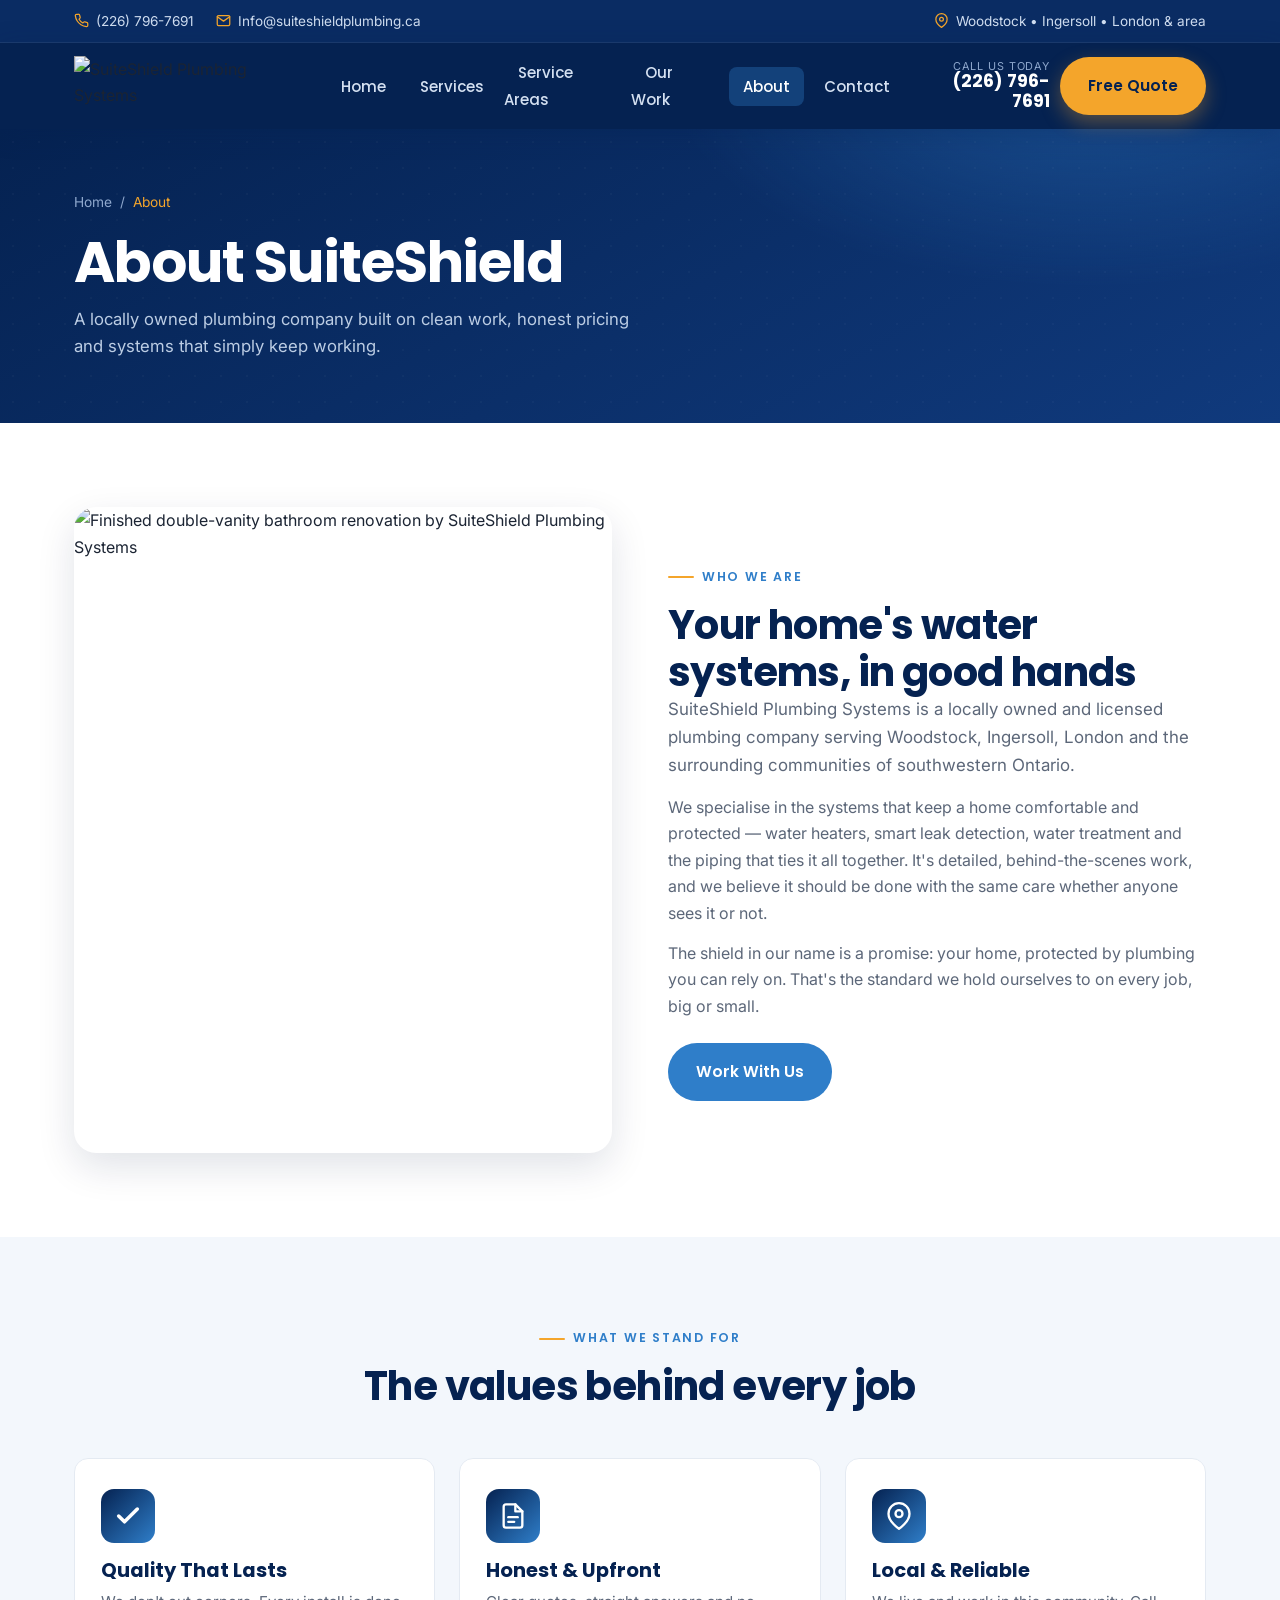
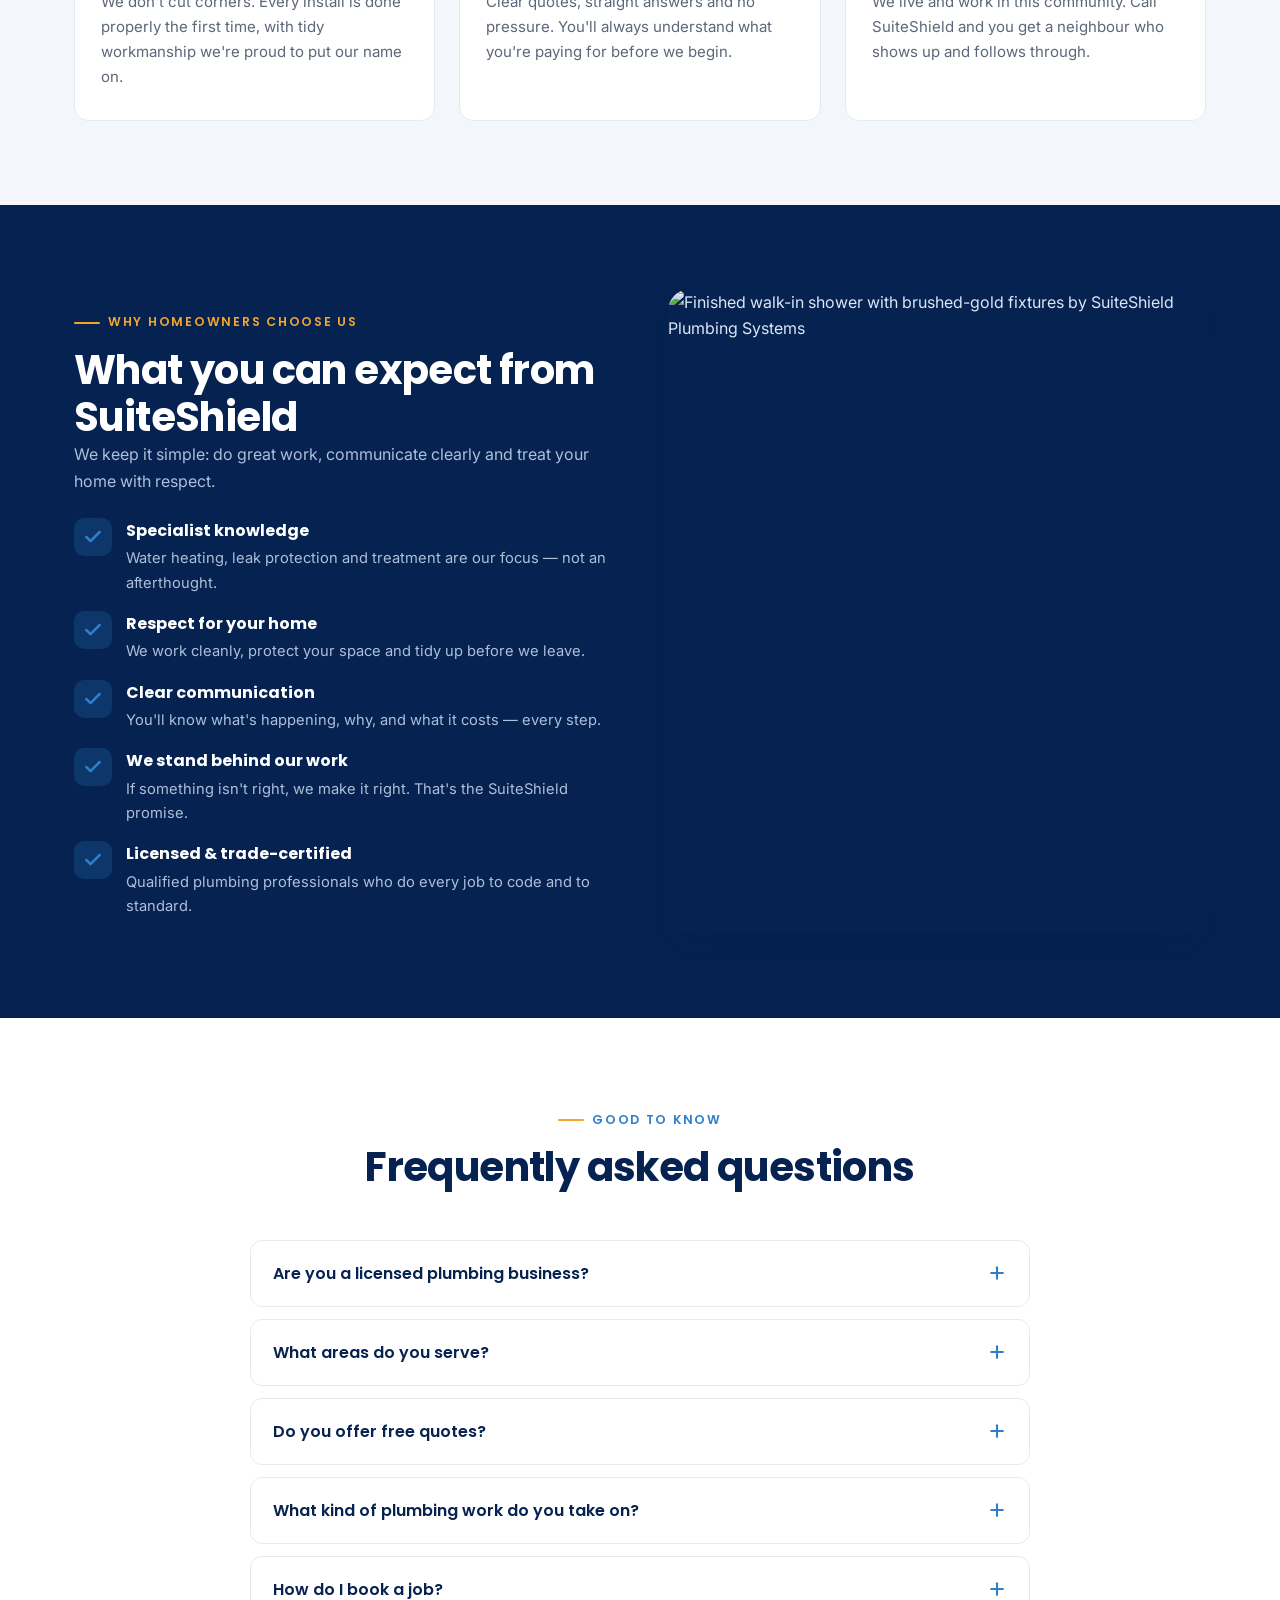
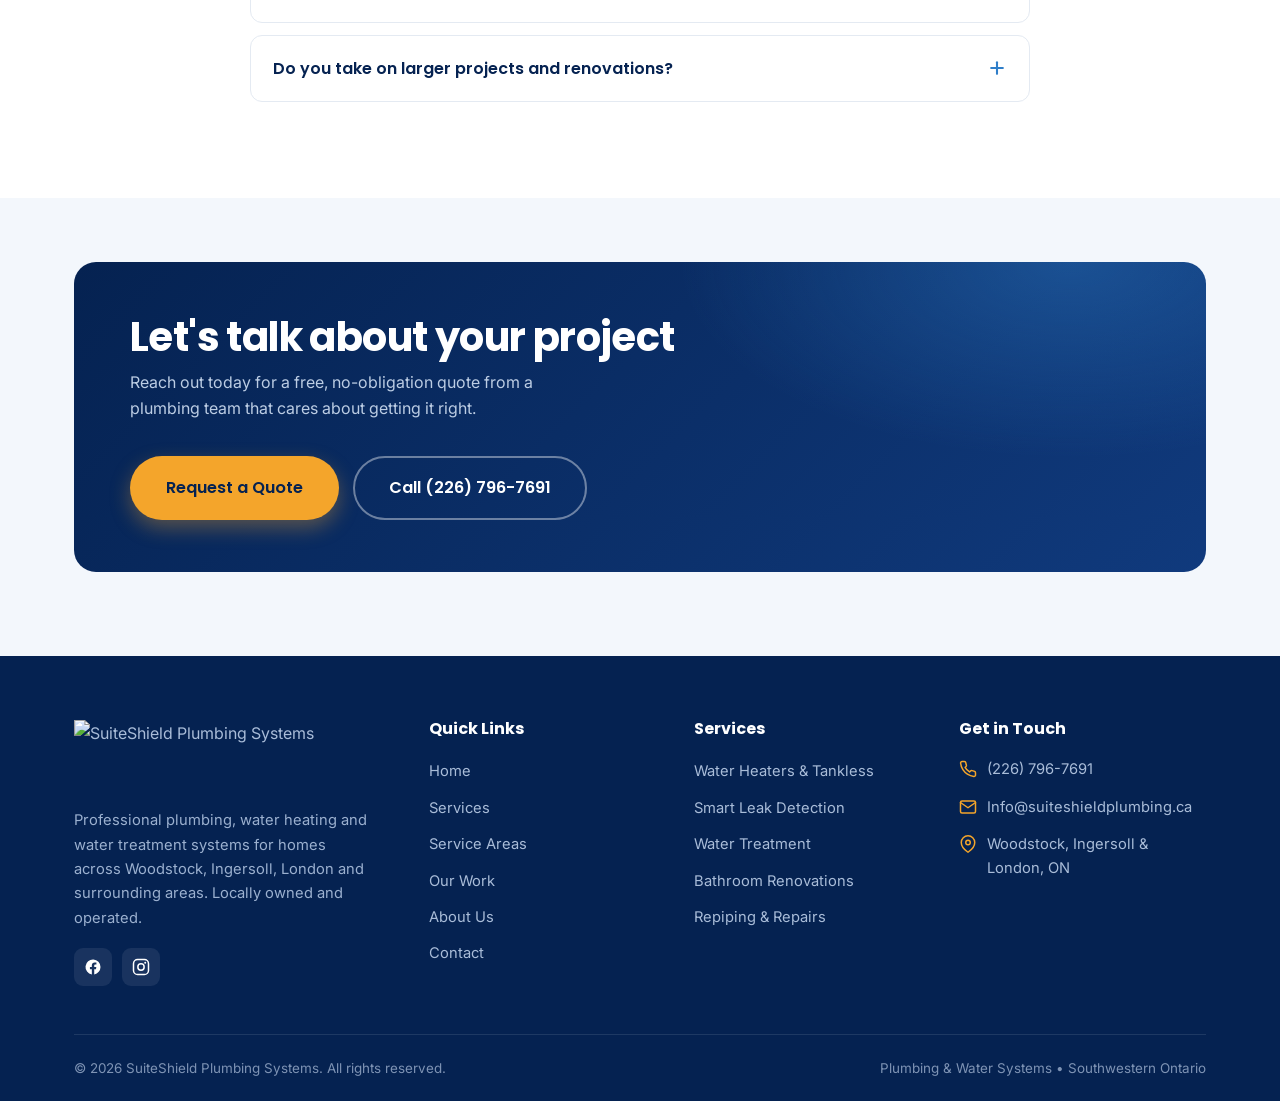
==== about.html @ 9c1da0b3 "Add files via upload" ====
<!DOCTYPE html>
<html lang="en">
<head>
<meta charset="UTF-8">
<meta name="viewport" content="width=device-width, initial-scale=1">
<title>About Us | SuiteShield Plumbing Systems — Woodstock, Ingersoll &amp; London</title>
<meta name="description" content="SuiteShield Plumbing Systems is a locally owned plumbing company serving Woodstock, Ingersoll and London, ON — specialists in water heaters, smart leak detection, water treatment and renovations.">
<link rel="canonical" href="https://suiteshieldplumbing.ca/about.html">
<link rel="icon" type="image/png" href="assets/images/favicon.png">
<link rel="preconnect" href="https://fonts.googleapis.com">
<link rel="preconnect" href="https://fonts.gstatic.com" crossorigin>
<link href="https://fonts.googleapis.com/css2?family=Poppins:wght@500;600;700;800&family=Inter:wght@400;500;600&display=swap" rel="stylesheet">
<link rel="stylesheet" href="styles.css">
<noscript><style>.reveal{opacity:1;transform:none}</style></noscript>
</head>
<body>

<header>
  <div class="topbar">
    <div class="wrap">
      <div class="topbar-group">
        <a href="tel:+12267967691"><svg viewBox="0 0 24 24" fill="none" stroke="currentColor" stroke-width="2" stroke-linecap="round" stroke-linejoin="round"><path d="M22 16.92v3a2 2 0 0 1-2.18 2 19.79 19.79 0 0 1-8.63-3.07 19.5 19.5 0 0 1-6-6 19.79 19.79 0 0 1-3.07-8.67A2 2 0 0 1 4.11 2h3a2 2 0 0 1 2 1.72c.13.96.36 1.9.7 2.81a2 2 0 0 1-.45 2.11L8.09 9.91a16 16 0 0 0 6 6l1.27-1.27a2 2 0 0 1 2.11-.45c.91.34 1.85.57 2.81.7A2 2 0 0 1 22 16.92z"/></svg>(226) 796-7691</a>
        <a href="mailto:Info@suiteshieldplumbing.ca"><svg viewBox="0 0 24 24" fill="none" stroke="currentColor" stroke-width="2" stroke-linecap="round" stroke-linejoin="round"><rect x="2" y="4" width="20" height="16" rx="2"/><path d="m22 6-10 7L2 6"/></svg>Info@suiteshieldplumbing.ca</a>
      </div>
      <div class="topbar-group">
        <a href="service-areas.html"><svg viewBox="0 0 24 24" fill="none" stroke="currentColor" stroke-width="2" stroke-linecap="round" stroke-linejoin="round"><path d="M21 10c0 7-9 13-9 13s-9-6-9-13a9 9 0 0 1 18 0z"/><circle cx="12" cy="10" r="3"/></svg>Woodstock &bull; Ingersoll &bull; London &amp; area</a>
      </div>
    </div>
  </div>
  <div class="site-header">
    <div class="wrap">
      <nav class="nav">
        <a class="brand" href="index.html"><img src="assets/images/logo.png" alt="SuiteShield Plumbing Systems"></a>
        <ul class="nav-links">
          <li><a href="index.html">Home</a></li>
          <li><a href="services.html">Services</a></li>
          <li><a href="service-areas.html">Service Areas</a></li>
          <li><a href="gallery.html">Our Work</a></li>
          <li><a href="about.html" class="active">About</a></li>
          <li><a href="contact.html">Contact</a></li>
        </ul>
        <div class="nav-cta">
          <a class="nav-phone" href="tel:+12267967691"><span>Call us today</span><strong>(226) 796-7691</strong></a>
          <a class="btn btn-primary" href="contact.html">Free Quote</a>
          <button class="burger" aria-label="Open menu"><span></span><span></span><span></span></button>
        </div>
      </nav>
    </div>
  </div>
</header>

<section class="page-hero">
  <div class="wrap">
    <div class="crumb"><a href="index.html">Home</a> &nbsp;/&nbsp; <span>About</span></div>
    <h1>About SuiteShield</h1>
    <p>A locally owned plumbing company built on clean work, honest pricing and systems that simply keep working.</p>
  </div>
</section>

<section class="section">
  <div class="wrap">
    <div class="split">
      <div class="split-media reveal">
        <img src="assets/images/baribeau-bathroom.jpg" alt="Finished double-vanity bathroom renovation by SuiteShield Plumbing Systems">
      </div>
      <div class="reveal">
        <span class="eyebrow">Who We Are</span>
        <h2>Your home's water systems, in good hands</h2>
        <p class="lead">SuiteShield Plumbing Systems is a locally owned and licensed plumbing company serving Woodstock, Ingersoll, London and the surrounding communities of southwestern Ontario.</p>
        <p style="margin-top:14px">We specialise in the systems that keep a home comfortable and protected — water heaters, smart leak detection, water treatment and the piping that ties it all together. It's detailed, behind-the-scenes work, and we believe it should be done with the same care whether anyone sees it or not.</p>
        <p style="margin-top:14px">The shield in our name is a promise: your home, protected by plumbing you can rely on. That's the standard we hold ourselves to on every job, big or small.</p>
        <p style="margin-top:24px"><a class="btn btn-blue" href="contact.html">Work With Us</a></p>
      </div>
    </div>
  </div>
</section>

<section class="section section-soft">
  <div class="wrap">
    <div class="sec-head center reveal">
      <span class="eyebrow">What We Stand For</span>
      <h2>The values behind every job</h2>
    </div>
    <div class="values">
      <div class="value reveal">
        <div class="ic"><svg viewBox="0 0 24 24" fill="none" stroke="currentColor" stroke-width="3" stroke-linecap="round" stroke-linejoin="round"><polyline points="20 6 9 17 4 12"/></svg></div>
        <h3>Quality That Lasts</h3>
        <p>We don't cut corners. Every install is done properly the first time, with tidy workmanship we're proud to put our name on.</p>
      </div>
      <div class="value reveal">
        <div class="ic"><svg viewBox="0 0 24 24" fill="none" stroke="currentColor" stroke-width="2" stroke-linecap="round" stroke-linejoin="round"><path d="M14 2H6a2 2 0 0 0-2 2v16a2 2 0 0 0 2 2h12a2 2 0 0 0 2-2V8z"/><polyline points="14 2 14 8 20 8"/><line x1="8" y1="13" x2="16" y2="13"/><line x1="8" y1="17" x2="13" y2="17"/></svg></div>
        <h3>Honest &amp; Upfront</h3>
        <p>Clear quotes, straight answers and no pressure. You'll always understand what you're paying for before we begin.</p>
      </div>
      <div class="value reveal">
        <div class="ic"><svg viewBox="0 0 24 24" fill="none" stroke="currentColor" stroke-width="2" stroke-linecap="round" stroke-linejoin="round"><path d="M21 10c0 7-9 13-9 13s-9-6-9-13a9 9 0 0 1 18 0z"/><circle cx="12" cy="10" r="3"/></svg></div>
        <h3>Local &amp; Reliable</h3>
        <p>We live and work in this community. Call SuiteShield and you get a neighbour who shows up and follows through.</p>
      </div>
    </div>
  </div>
</section>

<section class="section section-navy">
  <div class="wrap">
    <div class="split">
      <div class="reveal">
        <span class="eyebrow">Why Homeowners Choose Us</span>
        <h2>What you can expect from SuiteShield</h2>
        <p>We keep it simple: do great work, communicate clearly and treat your home with respect.</p>
        <ul class="feat-list">
          <li>
            <div class="ic"><svg viewBox="0 0 24 24" fill="none" stroke="currentColor" stroke-width="3" stroke-linecap="round" stroke-linejoin="round"><polyline points="20 6 9 17 4 12"/></svg></div>
            <div><strong>Specialist knowledge</strong><p>Water heating, leak protection and treatment are our focus — not an afterthought.</p></div>
          </li>
          <li>
            <div class="ic"><svg viewBox="0 0 24 24" fill="none" stroke="currentColor" stroke-width="3" stroke-linecap="round" stroke-linejoin="round"><polyline points="20 6 9 17 4 12"/></svg></div>
            <div><strong>Respect for your home</strong><p>We work cleanly, protect your space and tidy up before we leave.</p></div>
          </li>
          <li>
            <div class="ic"><svg viewBox="0 0 24 24" fill="none" stroke="currentColor" stroke-width="3" stroke-linecap="round" stroke-linejoin="round"><polyline points="20 6 9 17 4 12"/></svg></div>
            <div><strong>Clear communication</strong><p>You'll know what's happening, why, and what it costs — every step.</p></div>
          </li>
          <li>
            <div class="ic"><svg viewBox="0 0 24 24" fill="none" stroke="currentColor" stroke-width="3" stroke-linecap="round" stroke-linejoin="round"><polyline points="20 6 9 17 4 12"/></svg></div>
            <div><strong>We stand behind our work</strong><p>If something isn't right, we make it right. That's the SuiteShield promise.</p></div>
          </li>
          <li>
            <div class="ic"><svg viewBox="0 0 24 24" fill="none" stroke="currentColor" stroke-width="3" stroke-linecap="round" stroke-linejoin="round"><polyline points="20 6 9 17 4 12"/></svg></div>
            <div><strong>Licensed &amp; trade-certified</strong><p>Qualified plumbing professionals who do every job to code and to standard.</p></div>
          </li>
        </ul>
      </div>
      <div class="split-media reveal">
        <img src="assets/images/bathroom-shower.jpg" alt="Finished walk-in shower with brushed-gold fixtures by SuiteShield Plumbing Systems">
      </div>
    </div>
  </div>
</section>

<section class="section">
  <div class="wrap">
    <div class="sec-head center reveal">
      <span class="eyebrow">Good To Know</span>
      <h2>Frequently asked questions</h2>
    </div>
    <div class="faq">
      <div class="faq-item">
        <button class="faq-q">Are you a licensed plumbing business? <svg viewBox="0 0 24 24" fill="none" stroke="currentColor" stroke-width="2.5" stroke-linecap="round" stroke-linejoin="round"><line x1="12" y1="5" x2="12" y2="19"/><line x1="5" y1="12" x2="19" y2="12"/></svg></button>
        <div class="faq-a"><p>Yes. SuiteShield Plumbing Systems is a licensed plumbing business, so your project is handled by qualified, trade-certified professionals who do the work to code.</p></div>
      </div>
      <div class="faq-item">
        <button class="faq-q">What areas do you serve? <svg viewBox="0 0 24 24" fill="none" stroke="currentColor" stroke-width="2.5" stroke-linecap="round" stroke-linejoin="round"><line x1="12" y1="5" x2="12" y2="19"/><line x1="5" y1="12" x2="19" y2="12"/></svg></button>
        <div class="faq-a"><p>We serve Woodstock, Ingersoll, London and many surrounding communities across Oxford County and southwestern Ontario. Not sure if you're in our area? Just give us a call — we'll let you know.</p></div>
      </div>
      <div class="faq-item">
        <button class="faq-q">Do you offer free quotes? <svg viewBox="0 0 24 24" fill="none" stroke="currentColor" stroke-width="2.5" stroke-linecap="round" stroke-linejoin="round"><line x1="12" y1="5" x2="12" y2="19"/><line x1="5" y1="12" x2="19" y2="12"/></svg></button>
        <div class="faq-a"><p>Yes. We provide free, no-obligation quotes so you can make an informed decision with no pressure. Reach out by phone or through our contact form to get started.</p></div>
      </div>
      <div class="faq-item">
        <button class="faq-q">What kind of plumbing work do you take on? <svg viewBox="0 0 24 24" fill="none" stroke="currentColor" stroke-width="2.5" stroke-linecap="round" stroke-linejoin="round"><line x1="12" y1="5" x2="12" y2="19"/><line x1="5" y1="12" x2="19" y2="12"/></svg></button>
        <div class="faq-a"><p>We handle water heater and tankless installs, smart water leak detection, water treatment and filtration, repiping and copper work, bathroom renovations, and general plumbing repairs. If it involves plumbing or water systems, ask us — there's a good chance we can help.</p></div>
      </div>
      <div class="faq-item">
        <button class="faq-q">How do I book a job? <svg viewBox="0 0 24 24" fill="none" stroke="currentColor" stroke-width="2.5" stroke-linecap="round" stroke-linejoin="round"><line x1="12" y1="5" x2="12" y2="19"/><line x1="5" y1="12" x2="19" y2="12"/></svg></button>
        <div class="faq-a"><p>The easiest way is to call or text us at (226) 796-7691, or fill out the form on our contact page with a few details. We'll get back to you to talk through the work and arrange a time.</p></div>
      </div>
      <div class="faq-item">
        <button class="faq-q">Do you take on larger projects and renovations? <svg viewBox="0 0 24 24" fill="none" stroke="currentColor" stroke-width="2.5" stroke-linecap="round" stroke-linejoin="round"><line x1="12" y1="5" x2="12" y2="19"/><line x1="5" y1="12" x2="19" y2="12"/></svg></button>
        <div class="faq-a"><p>Absolutely. From full mechanical room builds to bathroom renovations and whole-home repiping, we're set up for projects of all sizes. Tell us what you have in mind and we'll scope it out with you.</p></div>
      </div>
    </div>
  </div>
</section>

<section class="section section-soft" style="padding-top:0">
  <div class="wrap" style="padding-top:64px">
    <div class="cta-band reveal">
      <div>
        <h2>Let's talk about your project</h2>
        <p>Reach out today for a free, no-obligation quote from a plumbing team that cares about getting it right.</p>
      </div>
      <div class="actions">
        <a class="btn btn-primary btn-lg" href="contact.html">Request a Quote</a>
        <a class="btn btn-ghost btn-lg" href="tel:+12267967691">Call (226) 796-7691</a>
      </div>
    </div>
  </div>
</section>

<footer class="site-footer">
  <div class="wrap">
    <div class="foot-grid">
      <div class="foot-brand">
        <img src="assets/images/logo.png" alt="SuiteShield Plumbing Systems">
        <p>Professional plumbing, water heating and water treatment systems for homes across Woodstock, Ingersoll, London and surrounding areas. Locally owned and operated.</p>
        <div class="foot-social">
          <a href="https://www.facebook.com/suiteshieldplumbing" target="_blank" rel="noopener" aria-label="SuiteShield Plumbing Systems on Facebook"><svg viewBox="0 0 24 24" fill="currentColor"><path d="M22 12a10 10 0 1 0-11.56 9.88v-6.99H7.9V12h2.54V9.8c0-2.5 1.49-3.89 3.78-3.89.76 0 1.56.07 2.31.2v2.46h-1.26c-1.24 0-1.63.77-1.63 1.56V12h2.78l-.44 2.89h-2.34v6.99A10 10 0 0 0 22 12z"/></svg></a>
          <a href="https://www.instagram.com/suiteshieldplumbing" target="_blank" rel="noopener" aria-label="SuiteShield Plumbing Systems on Instagram"><svg viewBox="0 0 24 24" fill="none" stroke="currentColor" stroke-width="2"><rect x="2" y="2" width="20" height="20" rx="5.5"/><circle cx="12" cy="12" r="4.2"/><circle cx="17.6" cy="6.4" r="1.3" fill="currentColor" stroke="none"/></svg></a>
        </div>
      </div>
      <div>
        <h4>Quick Links</h4>
        <ul class="foot-links">
          <li><a href="index.html">Home</a></li>
          <li><a href="services.html">Services</a></li>
          <li><a href="service-areas.html">Service Areas</a></li>
          <li><a href="gallery.html">Our Work</a></li>
          <li><a href="about.html">About Us</a></li>
          <li><a href="contact.html">Contact</a></li>
        </ul>
      </div>
      <div>
        <h4>Services</h4>
        <ul class="foot-links">
          <li><a href="services.html#water-heaters">Water Heaters &amp; Tankless</a></li>
          <li><a href="services.html#leak-detection">Smart Leak Detection</a></li>
          <li><a href="services.html#water-treatment">Water Treatment</a></li>
          <li><a href="services.html#bathroom">Bathroom Renovations</a></li>
          <li><a href="services.html#repiping">Repiping &amp; Repairs</a></li>
        </ul>
      </div>
      <div>
        <h4>Get in Touch</h4>
        <ul class="foot-contact">
          <li><svg viewBox="0 0 24 24" fill="none" stroke="currentColor" stroke-width="2" stroke-linecap="round" stroke-linejoin="round"><path d="M22 16.92v3a2 2 0 0 1-2.18 2 19.79 19.79 0 0 1-8.63-3.07 19.5 19.5 0 0 1-6-6 19.79 19.79 0 0 1-3.07-8.67A2 2 0 0 1 4.11 2h3a2 2 0 0 1 2 1.72c.13.96.36 1.9.7 2.81a2 2 0 0 1-.45 2.11L8.09 9.91a16 16 0 0 0 6 6l1.27-1.27a2 2 0 0 1 2.11-.45c.91.34 1.85.57 2.81.7A2 2 0 0 1 22 16.92z"/></svg><a href="tel:+12267967691">(226) 796-7691</a></li>
          <li><svg viewBox="0 0 24 24" fill="none" stroke="currentColor" stroke-width="2" stroke-linecap="round" stroke-linejoin="round"><rect x="2" y="4" width="20" height="16" rx="2"/><path d="m22 6-10 7L2 6"/></svg><a href="mailto:Info@suiteshieldplumbing.ca">Info@suiteshieldplumbing.ca</a></li>
          <li><svg viewBox="0 0 24 24" fill="none" stroke="currentColor" stroke-width="2" stroke-linecap="round" stroke-linejoin="round"><path d="M21 10c0 7-9 13-9 13s-9-6-9-13a9 9 0 0 1 18 0z"/><circle cx="12" cy="10" r="3"/></svg><span>Woodstock, Ingersoll &amp; London, ON</span></li>
        </ul>
      </div>
    </div>
    <div class="foot-bottom">
      <span>&copy; <span id="year"></span> SuiteShield Plumbing Systems. All rights reserved.</span>
      <span>Plumbing &amp; Water Systems &bull; Southwestern Ontario</span>
    </div>
  </div>
</footer>

<a class="sticky-call" href="tel:+12267967691" aria-label="Call SuiteShield Plumbing Systems at 226-796-7691">
  <span class="pulse"></span>
  <svg viewBox="0 0 24 24" fill="none" stroke="currentColor" stroke-width="2.2" stroke-linecap="round" stroke-linejoin="round"><path d="M22 16.92v3a2 2 0 0 1-2.18 2 19.79 19.79 0 0 1-8.63-3.07 19.5 19.5 0 0 1-6-6 19.79 19.79 0 0 1-3.07-8.67A2 2 0 0 1 4.11 2h3a2 2 0 0 1 2 1.72c.13.96.36 1.9.7 2.81a2 2 0 0 1-.45 2.11L8.09 9.91a16 16 0 0 0 6 6l1.27-1.27a2 2 0 0 1 2.11-.45c.91.34 1.85.57 2.81.7A2 2 0 0 1 22 16.92z"/></svg>
  Call Now
</a>
<script src="script.js"></script>
</body>
</html>
---- styles.css ----
/* ============================================================
   Suite Shield Plumbing Systems — site styles
   Brand: deep navy #052251 + water blue, warm amber CTA
   ============================================================ */

:root{
  --navy:#052251;
  --navy-800:#0a2c63;
  --navy-700:#103a7d;
  --blue:#2f7ec9;
  --blue-dark:#1f6cb4;
  --blue-soft:#e8f1fb;
  --amber:#f4a52b;
  --amber-dark:#e0901a;
  --ink:#1b2433;
  --muted:#5c6779;
  --line:#e4eaf2;
  --bg:#ffffff;
  --bg-soft:#f3f7fc;
  --white:#ffffff;
  --radius:14px;
  --radius-lg:22px;
  --shadow-sm:0 2px 10px rgba(8,28,64,.06);
  --shadow:0 14px 38px rgba(8,28,64,.12);
  --shadow-lg:0 26px 60px rgba(8,28,64,.20);
  --maxw:1180px;
  --font-head:'Poppins',-apple-system,BlinkMacSystemFont,'Segoe UI',sans-serif;
  --font-body:'Inter',-apple-system,BlinkMacSystemFont,'Segoe UI',sans-serif;
}

*{box-sizing:border-box;margin:0;padding:0}
html{scroll-behavior:smooth}
body{
  font-family:var(--font-body);
  color:var(--ink);
  background:var(--bg);
  line-height:1.65;
  -webkit-font-smoothing:antialiased;
  overflow-x:hidden;
}
img{max-width:100%;display:block}
a{color:inherit;text-decoration:none}
ul{list-style:none}

h1,h2,h3,h4{font-family:var(--font-head);font-weight:700;line-height:1.18;color:var(--navy)}
h1{font-size:clamp(2.1rem,4.6vw,3.5rem);letter-spacing:-.02em}
h2{font-size:clamp(1.7rem,3.3vw,2.5rem);letter-spacing:-.015em}
h3{font-size:1.22rem}
p{color:var(--muted)}

.wrap{max-width:var(--maxw);margin:0 auto;padding:0 24px}
.section{padding:84px 0}
.section-soft{background:var(--bg-soft)}
.section-navy{background:var(--navy);color:#dce6f5}
.center{text-align:center}

/* ---------- shared section intro ---------- */
.eyebrow{
  display:inline-flex;align-items:center;gap:8px;
  font-family:var(--font-head);font-weight:600;font-size:.78rem;
  letter-spacing:.14em;text-transform:uppercase;color:var(--blue);
  margin-bottom:14px;
}
.eyebrow::before{content:"";width:26px;height:2px;background:var(--amber);border-radius:2px}
.section-navy .eyebrow{color:var(--amber)}
.lead{font-size:1.06rem;max-width:620px}
.center .lead{margin-left:auto;margin-right:auto}
.section-navy h2{color:#fff}
.section-navy p{color:#aebfd8}

/* ---------- buttons ---------- */
.btn{
  display:inline-flex;align-items:center;justify-content:center;gap:9px;
  font-family:var(--font-head);font-weight:600;font-size:.96rem;
  padding:14px 26px;border-radius:999px;border:2px solid transparent;
  cursor:pointer;transition:transform .15s ease,box-shadow .2s ease,background .2s ease;
  white-space:nowrap;
}
.btn svg{width:18px;height:18px}
.btn-primary{background:var(--amber);color:var(--navy);box-shadow:0 8px 20px rgba(244,165,43,.34)}
.btn-primary:hover{background:var(--amber-dark);transform:translateY(-2px)}
.btn-blue{background:var(--blue);color:#fff}
.btn-blue:hover{background:var(--blue-dark);transform:translateY(-2px)}
.btn-ghost{background:transparent;color:#fff;border-color:rgba(255,255,255,.4)}
.btn-ghost:hover{background:rgba(255,255,255,.12);border-color:#fff}
.btn-outline{background:transparent;color:var(--navy);border-color:var(--line)}
.btn-outline:hover{border-color:var(--blue);color:var(--blue)}
.btn-lg{padding:17px 34px;font-size:1.02rem}

/* ---------- top utility bar ---------- */
.topbar{
  background:var(--navy-800);color:#bcd0ec;font-size:.85rem;
  border-bottom:1px solid rgba(255,255,255,.08);
}
.topbar .wrap{display:flex;justify-content:space-between;align-items:center;
  min-height:42px;gap:18px;flex-wrap:wrap}
.topbar a{display:inline-flex;align-items:center;gap:7px;color:#cfddf0}
.topbar a:hover{color:#fff}
.topbar svg{width:15px;height:15px;color:var(--amber)}
.topbar-group{display:flex;gap:22px;align-items:center;flex-wrap:wrap}

/* ---------- header / nav ---------- */
.site-header{
  background:var(--navy);position:sticky;top:0;z-index:60;
  box-shadow:0 4px 24px rgba(5,34,81,.28);
}
.nav{display:flex;align-items:center;justify-content:space-between;
  min-height:86px;gap:20px}
.brand{display:flex;align-items:center;gap:12px}
.brand img{height:60px;width:auto}
.brand-text{display:flex;flex-direction:column;line-height:1.1}
.brand-text strong{font-family:var(--font-head);color:#fff;font-size:1.06rem;font-weight:700}
.brand-text span{color:#8fa8cd;font-size:.7rem;letter-spacing:.18em;text-transform:uppercase}

.nav-links{display:flex;align-items:center;gap:6px}
.nav-links a{
  font-family:var(--font-head);font-weight:500;font-size:.94rem;color:#d4e0f1;
  padding:9px 14px;border-radius:8px;transition:color .15s,background .15s;
}
.nav-links a:hover{color:#fff;background:rgba(255,255,255,.08)}
.nav-links a.active{color:#fff;background:rgba(47,126,201,.34)}
.nav-cta{display:flex;align-items:center;gap:10px}
.nav-phone{
  display:flex;flex-direction:column;line-height:1.15;text-align:right;
}
.nav-phone span{font-size:.68rem;color:#8fa8cd;letter-spacing:.08em;text-transform:uppercase}
.nav-phone strong{font-family:var(--font-head);color:#fff;font-size:1.08rem}
.nav-phone strong:hover{color:var(--amber)}

.burger{display:none;background:none;border:0;cursor:pointer;padding:8px}
.burger span{display:block;width:26px;height:3px;background:#fff;border-radius:3px;
  margin:5px 0;transition:.25s}
.burger.open span:nth-child(1){transform:translateY(8px) rotate(45deg)}
.burger.open span:nth-child(2){opacity:0}
.burger.open span:nth-child(3){transform:translateY(-8px) rotate(-45deg)}

/* ---------- hero ---------- */
.hero{
  background:
    radial-gradient(900px 460px at 82% -10%,rgba(47,126,201,.42),transparent 60%),
    radial-gradient(700px 500px at 6% 110%,rgba(47,126,201,.22),transparent 60%),
    linear-gradient(160deg,#052251 0%,#0a2c63 60%,#103a7d 100%);
  color:#fff;position:relative;overflow:hidden;
}
.hero::after{
  content:"";position:absolute;inset:0;opacity:.5;pointer-events:none;
  background-image:radial-gradient(rgba(255,255,255,.06) 1px,transparent 1px);
  background-size:26px 26px;
}
.hero .wrap{position:relative;z-index:2;display:grid;
  grid-template-columns:1.08fr .92fr;gap:54px;align-items:center;
  padding-top:74px;padding-bottom:84px}
.hero-badge{
  display:inline-flex;align-items:center;gap:9px;background:rgba(255,255,255,.1);
  border:1px solid rgba(255,255,255,.2);padding:7px 15px;border-radius:999px;
  font-size:.82rem;font-weight:500;color:#dce8f8;margin-bottom:22px;
}
.hero-badge .dot{width:8px;height:8px;border-radius:50%;background:var(--amber);
  box-shadow:0 0 0 4px rgba(244,165,43,.25)}
.hero h1{color:#fff;margin-bottom:18px}
.hero h1 .accent{color:var(--amber)}
.hero-sub{color:#bccde6;font-size:1.12rem;max-width:520px;margin-bottom:30px}
.hero-actions{display:flex;gap:14px;flex-wrap:wrap;margin-bottom:34px}
.hero-trust{display:flex;gap:26px;flex-wrap:wrap}
.hero-trust div{display:flex;align-items:center;gap:9px;font-size:.9rem;color:#cdd9ec}
.hero-trust svg{width:20px;height:20px;color:var(--amber);flex-shrink:0}

.hero-media{position:relative}
.hero-media .photo{
  border-radius:var(--radius-lg);overflow:hidden;box-shadow:var(--shadow-lg);
  border:6px solid rgba(255,255,255,.1);aspect-ratio:4/5;
}
.hero-media .photo img{width:100%;height:100%;object-fit:cover}
.hero-float{
  position:absolute;background:#fff;border-radius:16px;padding:16px 20px;
  box-shadow:var(--shadow);display:flex;align-items:center;gap:13px;
}
.hero-float.one{left:-28px;bottom:48px}
.hero-float.two{right:-22px;top:40px;padding:13px 18px}
.hero-float .ic{
  width:44px;height:44px;border-radius:11px;background:var(--blue-soft);
  display:grid;place-items:center;flex-shrink:0;
}
.hero-float .ic svg{width:23px;height:23px;color:var(--blue)}
.hero-float strong{display:block;font-family:var(--font-head);color:var(--navy);font-size:1rem}
.hero-float small{color:var(--muted);font-size:.8rem}

/* ---------- trust strip ---------- */
.trust-strip{background:#fff;border-bottom:1px solid var(--line)}
.trust-strip .wrap{display:grid;grid-template-columns:repeat(4,1fr);gap:8px;
  padding-top:30px;padding-bottom:30px}
.trust-item{display:flex;align-items:center;gap:13px;padding:6px 14px}
.trust-item .ic{width:46px;height:46px;border-radius:12px;background:var(--blue-soft);
  display:grid;place-items:center;flex-shrink:0}
.trust-item .ic svg{width:24px;height:24px;color:var(--blue)}
.trust-item strong{display:block;font-family:var(--font-head);color:var(--navy);
  font-size:.98rem;line-height:1.25}
.trust-item small{color:var(--muted);font-size:.82rem}

/* ---------- services grid ---------- */
.sec-head{margin-bottom:48px}
.sec-head.center{max-width:660px;margin-left:auto;margin-right:auto}
.cards{display:grid;grid-template-columns:repeat(3,1fr);gap:24px}
.card{
  background:#fff;border:1px solid var(--line);border-radius:var(--radius);
  padding:32px 28px;transition:transform .2s ease,box-shadow .2s ease,border-color .2s;
  position:relative;overflow:hidden;
}
.card::before{
  content:"";position:absolute;left:0;top:0;height:4px;width:0;
  background:var(--amber);transition:width .25s ease;
}
.card:hover{transform:translateY(-6px);box-shadow:var(--shadow);border-color:transparent}
.card:hover::before{width:100%}
.card .ic{
  width:58px;height:58px;border-radius:14px;
  background:linear-gradient(135deg,var(--navy),var(--blue));
  display:grid;place-items:center;margin-bottom:20px;
}
.card .ic svg{width:30px;height:30px;color:#fff}
.card h3{margin-bottom:9px}
.card p{font-size:.95rem;margin-bottom:14px}
.card .more{
  font-family:var(--font-head);font-weight:600;font-size:.88rem;color:var(--blue);
  display:inline-flex;align-items:center;gap:6px;
}
.card .more svg{width:15px;height:15px;transition:transform .2s}
.card:hover .more svg{transform:translateX(4px)}

/* ---------- split feature ---------- */
.split{display:grid;grid-template-columns:1fr 1fr;gap:56px;align-items:center}
.split-media{position:relative}
.split-media img{border-radius:var(--radius-lg);box-shadow:var(--shadow);
  width:100%;aspect-ratio:5/6;object-fit:cover}
.split-media.two-up{display:grid;grid-template-columns:1fr 1fr;gap:16px}
.split-media.two-up img{aspect-ratio:3/4}
.split-media.two-up img:last-child{margin-top:38px}
.feat-list{margin-top:24px;display:grid;gap:16px}
.feat-list li{display:flex;gap:14px;align-items:flex-start}
.feat-list .ic{width:38px;height:38px;border-radius:10px;background:var(--blue-soft);
  display:grid;place-items:center;flex-shrink:0}
.feat-list .ic svg{width:20px;height:20px;color:var(--blue)}
.feat-list strong{font-family:var(--font-head);color:var(--navy);display:block;font-size:1rem}
.feat-list p{font-size:.92rem;margin-top:2px}
.section-navy .feat-list .ic{background:rgba(47,126,201,.22)}
.section-navy .feat-list strong{color:#fff}
.section-navy .feat-list p{color:#aebfd8}

/* ---------- stats ---------- */
.stats{display:grid;grid-template-columns:repeat(4,1fr);gap:24px;margin-top:8px}
.stat{text-align:center;padding:26px 14px;background:rgba(255,255,255,.05);
  border:1px solid rgba(255,255,255,.1);border-radius:var(--radius)}
.stat .num{font-family:var(--font-head);font-weight:800;font-size:2.3rem;color:var(--amber);
  line-height:1}
.stat .lbl{color:#bccde4;font-size:.9rem;margin-top:8px}

/* ---------- process ---------- */
.steps{display:grid;grid-template-columns:repeat(4,1fr);gap:24px;counter-reset:step}
.step{position:relative;padding:30px 24px;background:#fff;border:1px solid var(--line);
  border-radius:var(--radius)}
.step .n{
  width:46px;height:46px;border-radius:50%;background:var(--navy);color:#fff;
  font-family:var(--font-head);font-weight:700;display:grid;place-items:center;
  font-size:1.15rem;margin-bottom:16px;
}
.step h3{font-size:1.08rem;margin-bottom:7px}
.step p{font-size:.92rem}

/* ---------- gallery ---------- */
.gal-grid{display:grid;grid-template-columns:repeat(4,1fr);gap:18px}
.gal-item{
  border-radius:var(--radius);overflow:hidden;position:relative;cursor:pointer;
  aspect-ratio:3/4;box-shadow:var(--shadow-sm);background:var(--navy);
}
.gal-item img{width:100%;height:100%;object-fit:cover;transition:transform .4s ease}
.gal-item:hover img{transform:scale(1.07)}
.gal-item .cap{
  position:absolute;left:0;right:0;bottom:0;padding:34px 16px 14px;
  background:linear-gradient(transparent,rgba(5,34,81,.86));
  color:#fff;font-family:var(--font-head);font-weight:600;font-size:.92rem;
  opacity:0;transform:translateY(8px);transition:.25s;
}
.gal-item:hover .cap{opacity:1;transform:translateY(0)}
.gal-masonry{columns:3;column-gap:18px}
.gal-masonry .gal-item{aspect-ratio:auto;margin-bottom:18px;break-inside:avoid}
.gal-masonry .gal-item img{height:auto}
.gal-masonry .gal-item .cap{opacity:1;transform:none}

/* ---------- service areas ---------- */
.area-grid{display:grid;grid-template-columns:repeat(auto-fit,minmax(250px,1fr));gap:24px}
.area-card{
  background:#fff;border:1px solid var(--line);border-radius:var(--radius);
  padding:30px 28px;transition:transform .2s,box-shadow .2s;
  display:block;color:inherit;text-decoration:none;
}
.area-card:hover{transform:translateY(-5px);box-shadow:var(--shadow)}
.area-card:hover h3{color:var(--blue)}
.area-card .more{
  display:inline-flex;align-items:center;gap:6px;
  margin-top:16px;font-family:var(--font-head);font-weight:600;
  color:var(--blue);font-size:.92rem;
}
.area-card .more::after{content:"→";transition:transform .15s}
.area-card:hover .more::after{transform:translateX(3px)}
.area-card .pin{
  width:52px;height:52px;border-radius:13px;background:var(--blue-soft);
  display:grid;place-items:center;margin-bottom:16px;
}
.area-card .pin svg{width:27px;height:27px;color:var(--blue)}
.area-card h3{margin-bottom:8px}
.area-card p{font-size:.93rem}
.area-tags{display:flex;flex-wrap:wrap;gap:8px;margin-top:16px}
.area-tags span{background:var(--bg-soft);border:1px solid var(--line);
  color:var(--muted);font-size:.8rem;padding:5px 12px;border-radius:999px}

/* ---------- CTA band ---------- */
.cta-band{
  background:
    radial-gradient(600px 300px at 88% 0%,rgba(47,126,201,.4),transparent 65%),
    linear-gradient(135deg,var(--navy),var(--navy-700));
  color:#fff;border-radius:var(--radius-lg);padding:52px 56px;
  display:flex;align-items:center;justify-content:space-between;gap:34px;
  flex-wrap:wrap;position:relative;overflow:hidden;
}
.cta-band h2{color:#fff;margin-bottom:8px}
.cta-band p{color:#bccde4;max-width:440px}
.cta-band .actions{display:flex;gap:14px;flex-wrap:wrap}

/* ---------- testimonials / reviews ---------- */
.review-card{
  background:#fff;border:1px solid var(--line);border-radius:var(--radius);
  padding:30px 28px;
}
.stars{display:flex;gap:3px;margin-bottom:14px}
.stars svg{width:19px;height:19px;color:var(--amber)}
.review-card p{color:var(--ink);font-size:.97rem;font-style:italic}
.review-card .who{margin-top:16px;display:flex;align-items:center;gap:12px}
.review-card .av{width:44px;height:44px;border-radius:50%;background:var(--navy);
  color:#fff;font-family:var(--font-head);font-weight:700;display:grid;place-items:center}
.review-card .who strong{font-family:var(--font-head);color:var(--navy);display:block;
  font-size:.95rem}
.review-card .who small{color:var(--muted);font-size:.83rem}

/* ---------- forms ---------- */
.form-wrap{display:grid;grid-template-columns:1fr 1fr;gap:48px;align-items:start}
.form-card{
  background:#fff;border:1px solid var(--line);border-radius:var(--radius-lg);
  padding:36px;box-shadow:var(--shadow);
}
.form-row{display:grid;grid-template-columns:1fr 1fr;gap:16px}
.field{margin-bottom:16px}
.field label{display:block;font-family:var(--font-head);font-weight:500;
  font-size:.86rem;color:var(--navy);margin-bottom:6px}
.field input,.field select,.field textarea{
  width:100%;font-family:var(--font-body);font-size:.95rem;color:var(--ink);
  padding:12px 14px;border:1.5px solid var(--line);border-radius:10px;
  background:#fbfcfe;transition:border-color .15s,box-shadow .15s;
}
.field input:focus,.field select:focus,.field textarea:focus{
  outline:0;border-color:var(--blue);box-shadow:0 0 0 3px rgba(47,126,201,.14);
  background:#fff;
}
.field textarea{resize:vertical;min-height:118px}
.form-note{font-size:.82rem;color:var(--muted);margin-top:6px}
.form-ok{
  display:none;background:#e7f6ec;border:1px solid #bce4c8;color:#1f7a3d;
  padding:14px 16px;border-radius:10px;font-size:.92rem;margin-bottom:18px;
}
.form-ok.show{display:block}
.form-err{
  display:none;background:#fdecea;border:1px solid #f5c2bd;color:#a4322a;
  padding:14px 16px;border-radius:10px;font-size:.92rem;margin-bottom:18px;
}
.form-err.show{display:block}
.contact-aside .ci{
  display:flex;gap:16px;align-items:flex-start;padding:20px 0;
  border-bottom:1px solid var(--line);
}
.contact-aside .ci:last-child{border-bottom:0}
.contact-aside .ic{width:48px;height:48px;border-radius:12px;background:var(--blue-soft);
  display:grid;place-items:center;flex-shrink:0}
.contact-aside .ic svg{width:24px;height:24px;color:var(--blue)}
.contact-aside .ci strong{font-family:var(--font-head);color:var(--navy);display:block}
.contact-aside .ci a,.contact-aside .ci span{color:var(--muted);font-size:.95rem}
.contact-aside .ci a:hover{color:var(--blue)}

/* ---------- page hero (inner pages) ---------- */
.page-hero{
  background:
    radial-gradient(700px 360px at 85% -20%,rgba(47,126,201,.4),transparent 60%),
    linear-gradient(150deg,var(--navy),var(--navy-700));
  color:#fff;padding:62px 0;position:relative;overflow:hidden;
}
.page-hero::after{
  content:"";position:absolute;inset:0;opacity:.45;
  background-image:radial-gradient(rgba(255,255,255,.06) 1px,transparent 1px);
  background-size:26px 26px;
}
.page-hero .wrap{position:relative;z-index:2}
.page-hero h1{color:#fff;margin-bottom:10px}
.page-hero p{color:#bccde4;max-width:580px;font-size:1.05rem}
.crumb{font-size:.86rem;color:#8fa8cd;margin-bottom:16px}
.crumb a:hover{color:#fff}
.crumb span{color:var(--amber)}

/* ---------- service detail blocks ---------- */
.svc-block{display:grid;grid-template-columns:1fr 1fr;gap:48px;align-items:center;
  padding:46px 0;border-bottom:1px solid var(--line)}
.svc-block:last-child{border-bottom:0}
.svc-block.flip .svc-text{order:2}
.svc-block img{border-radius:var(--radius-lg);box-shadow:var(--shadow);
  width:100%;aspect-ratio:4/5;object-fit:cover;object-position:center}
.svc-text .tag{display:inline-block;background:var(--blue-soft);color:var(--blue-dark);
  font-family:var(--font-head);font-weight:600;font-size:.78rem;padding:5px 13px;
  border-radius:999px;margin-bottom:14px}
.svc-text h2{font-size:1.7rem;margin-bottom:12px}
.svc-text ul{margin-top:16px;display:grid;gap:9px}
.svc-text ul li{display:flex;gap:10px;align-items:flex-start;font-size:.95rem;color:var(--ink)}
.svc-text ul svg{width:19px;height:19px;color:var(--blue);flex-shrink:0;margin-top:3px}

/* ---------- about values ---------- */
.values{display:grid;grid-template-columns:repeat(3,1fr);gap:24px}
.value{padding:30px 26px;background:#fff;border:1px solid var(--line);
  border-radius:var(--radius)}
.value .ic{width:54px;height:54px;border-radius:13px;
  background:linear-gradient(135deg,var(--navy),var(--blue));
  display:grid;place-items:center;margin-bottom:16px}
.value .ic svg{width:28px;height:28px;color:#fff}
.value h3{margin-bottom:8px}
.value p{font-size:.94rem}

/* ---------- faq ---------- */
.faq{max-width:780px;margin:0 auto}
.faq-item{background:#fff;border:1px solid var(--line);border-radius:12px;
  margin-bottom:12px;overflow:hidden}
.faq-q{
  width:100%;text-align:left;background:none;border:0;cursor:pointer;
  padding:20px 22px;font-family:var(--font-head);font-weight:600;font-size:1rem;
  color:var(--navy);display:flex;justify-content:space-between;align-items:center;gap:16px;
}
.faq-q svg{width:20px;height:20px;color:var(--blue);transition:transform .2s;flex-shrink:0}
.faq-item.open .faq-q svg{transform:rotate(45deg)}
.faq-a{max-height:0;overflow:hidden;transition:max-height .28s ease}
.faq-a p{padding:0 22px 20px;font-size:.95rem}

/* ---------- footer ---------- */
.site-footer{background:var(--navy);color:#a9bcd8;padding-top:64px}
.foot-grid{display:grid;grid-template-columns:1.4fr 1fr 1fr 1.1fr;gap:40px;
  padding-bottom:48px;border-bottom:1px solid rgba(255,255,255,.1)}
.foot-brand img{height:72px;margin-bottom:16px}
.foot-brand p{color:#9bb0cf;font-size:.92rem;max-width:300px}
.foot-social{display:flex;gap:10px;margin-top:18px}
.foot-social a{width:38px;height:38px;border-radius:9px;background:rgba(255,255,255,.08);
  display:grid;place-items:center;transition:background .15s}
.foot-social a:hover{background:var(--blue)}
.foot-social svg{width:18px;height:18px;color:#fff}
.site-footer h4{color:#fff;font-size:1rem;margin-bottom:18px}
.foot-links li{margin-bottom:10px}
.foot-links a{color:#a9bcd8;font-size:.92rem}
.foot-links a:hover{color:#fff}
.foot-contact li{display:flex;gap:10px;margin-bottom:13px;font-size:.92rem}
.foot-contact svg{width:18px;height:18px;color:var(--amber);flex-shrink:0;margin-top:3px}
.foot-contact a:hover{color:#fff}
.foot-bottom{display:flex;justify-content:space-between;gap:16px;flex-wrap:wrap;
  padding:22px 0;font-size:.84rem;color:#7e93b4}
.foot-bottom a:hover{color:#fff}

/* ---------- lightbox ---------- */
.lightbox{
  position:fixed;inset:0;background:rgba(5,18,40,.92);z-index:200;
  display:none;align-items:center;justify-content:center;padding:30px;
}
.lightbox.show{display:flex}
.lightbox img{max-width:90vw;max-height:88vh;border-radius:10px;
  box-shadow:0 30px 80px rgba(0,0,0,.6)}
.lightbox .lb-close{
  position:absolute;top:22px;right:26px;width:46px;height:46px;border-radius:50%;
  background:rgba(255,255,255,.14);border:0;color:#fff;font-size:1.5rem;cursor:pointer;
}
.lightbox .lb-close:hover{background:rgba(255,255,255,.26)}

/* ---------- reveal animation (JS-independent: content can never stay hidden) ---------- */
.reveal{animation:reveal-in .7s ease both}
.reveal.in{opacity:1;transform:none}
@keyframes reveal-in{from{opacity:0;transform:translateY(22px)}to{opacity:1;transform:none}}
@media (prefers-reduced-motion:reduce){.reveal{animation:none}}

/* ---------- responsive ---------- */
@media(max-width:980px){
  .hero .wrap{grid-template-columns:1fr;gap:46px}
  .hero-media{max-width:420px;margin:0 auto}
  .split,.form-wrap,.svc-block,.svc-block.flip .svc-text{grid-template-columns:1fr}
  .svc-block.flip .svc-text{order:0}
  .cards,.values,.area-grid,.steps{grid-template-columns:repeat(2,1fr)}
  .stats{grid-template-columns:repeat(2,1fr)}
  .gal-grid{grid-template-columns:repeat(3,1fr)}
  .gal-masonry{columns:2}
  .foot-grid{grid-template-columns:1fr 1fr}
  .section{padding:64px 0}
}
@media(max-width:760px){
  .burger{display:block}
  .nav-links{
    position:absolute;top:100%;left:0;right:0;background:var(--navy-800);
    flex-direction:column;align-items:stretch;gap:0;padding:10px 16px 18px;
    box-shadow:0 20px 40px rgba(5,34,81,.4);
    display:none;
  }
  .nav-links.open{display:flex}
  .nav-links a{padding:13px 12px;border-radius:8px}
  .nav-phone{display:none}
  .topbar .wrap{justify-content:center}
  .topbar-group:last-child{display:none}
  .trust-strip .wrap{grid-template-columns:1fr 1fr;gap:18px}
  .cta-band{padding:38px 28px;text-align:center;justify-content:center}
  .cta-band .actions{justify-content:center}
  .form-row{grid-template-columns:1fr}
  .gal-grid{grid-template-columns:1fr 1fr}
  .gal-masonry{columns:1}
}
@media(max-width:480px){
  .cards,.values,.area-grid,.steps,.stats{grid-template-columns:1fr}
  .hero-float.one{left:-6px}
  .hero-float.two{right:-6px}
  .section{padding:54px 0}
  .form-card{padding:24px}
}

/* ---------- sticky mobile Call Now button ---------- */
.sticky-call{
  display:none;
  position:fixed;
  right:16px;
  bottom:calc(16px + env(safe-area-inset-bottom,0px));
  z-index:50;
  background:linear-gradient(135deg,#f4a52b 0%,#e08e10 100%);
  color:#1a1a1a;
  font-family:var(--font-head);
  font-weight:700;
  font-size:.98rem;
  text-decoration:none;
  padding:14px 20px 14px 18px;
  border-radius:999px;
  box-shadow:0 10px 24px rgba(5,34,81,.32),0 2px 6px rgba(0,0,0,.15);
  align-items:center;
  gap:10px;
  transition:transform .15s ease,box-shadow .15s ease;
}
.sticky-call:hover,.sticky-call:focus{
  transform:translateY(-2px);
  box-shadow:0 14px 28px rgba(5,34,81,.4),0 2px 8px rgba(0,0,0,.18);
}
.sticky-call svg{width:22px;height:22px;flex-shrink:0}
.sticky-call .pulse{
  position:absolute;inset:0;border-radius:999px;
  box-shadow:0 0 0 0 rgba(244,165,43,.55);
  animation:scPulse 2.2s ease-out infinite;pointer-events:none;
}
@keyframes scPulse{
  0%{box-shadow:0 0 0 0 rgba(244,165,43,.55)}
  70%{box-shadow:0 0 0 16px rgba(244,165,43,0)}
  100%{box-shadow:0 0 0 0 rgba(244,165,43,0)}
}
@media(max-width:76
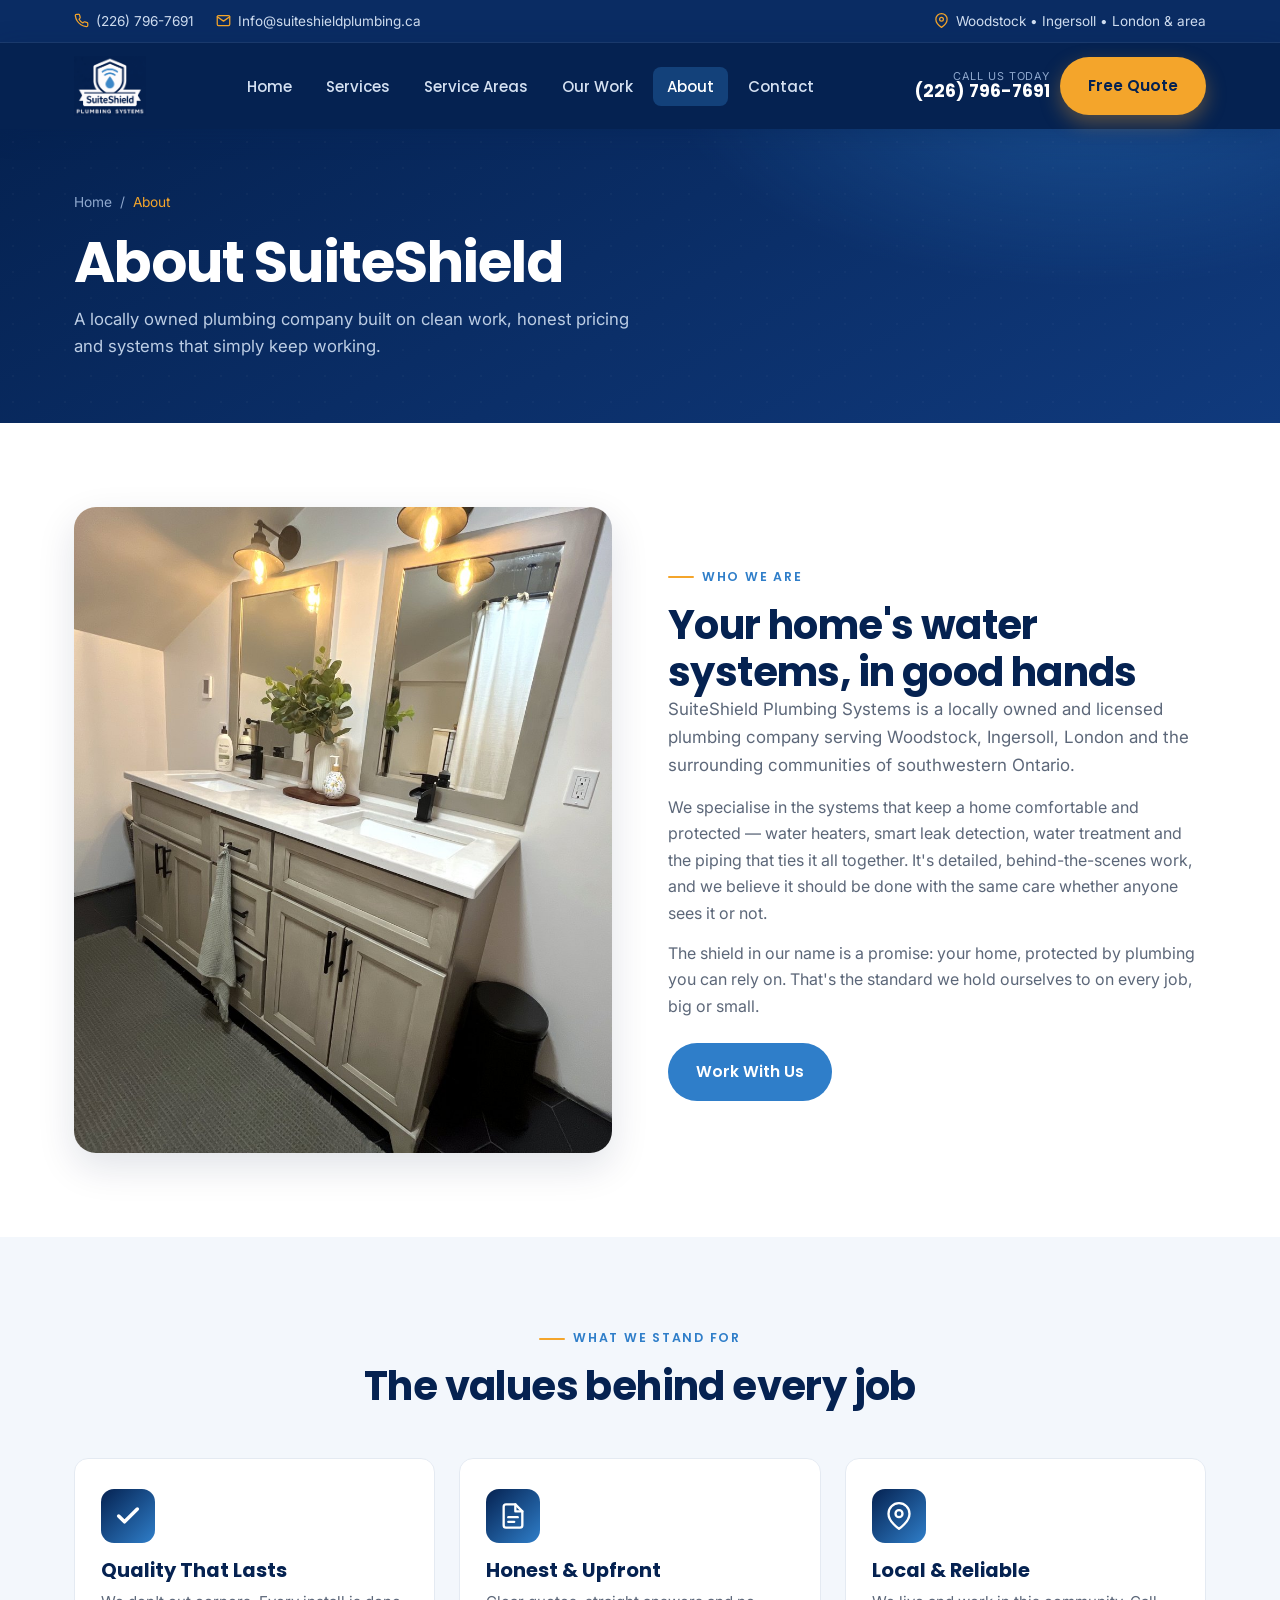
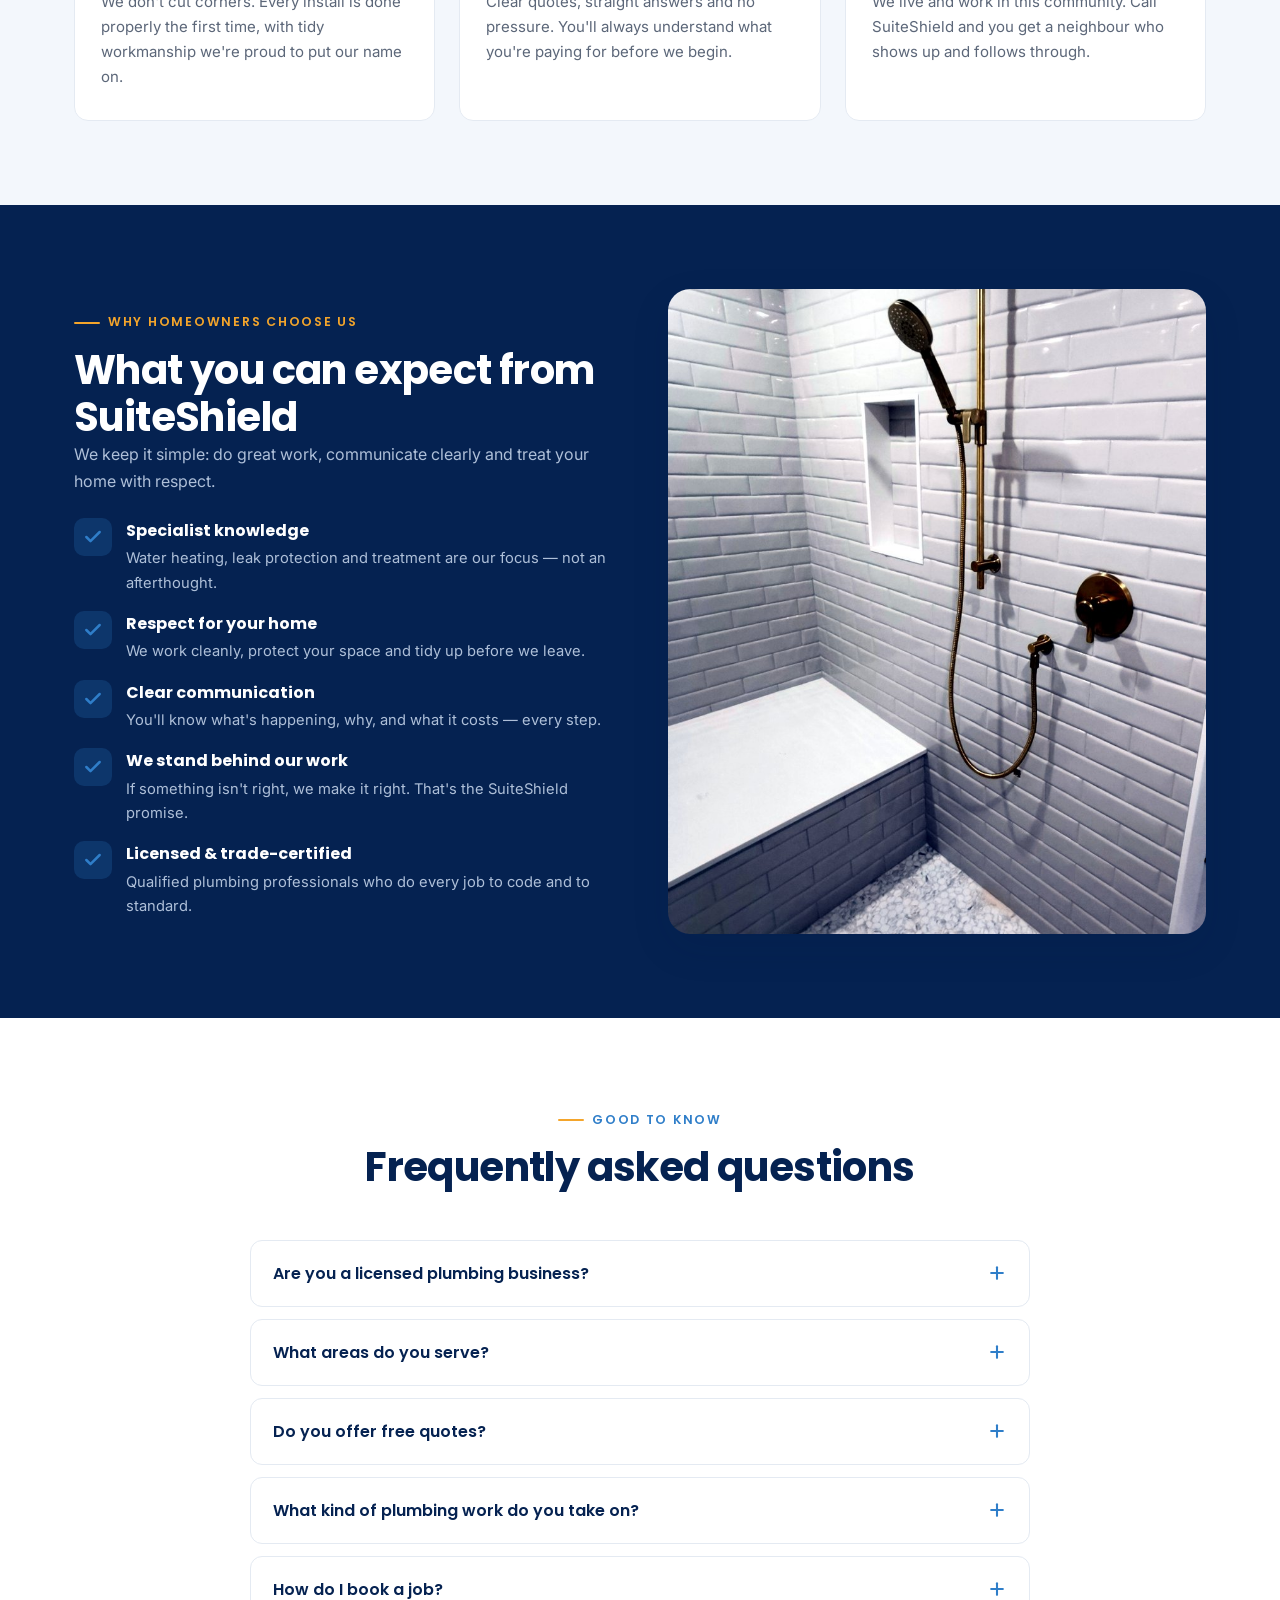
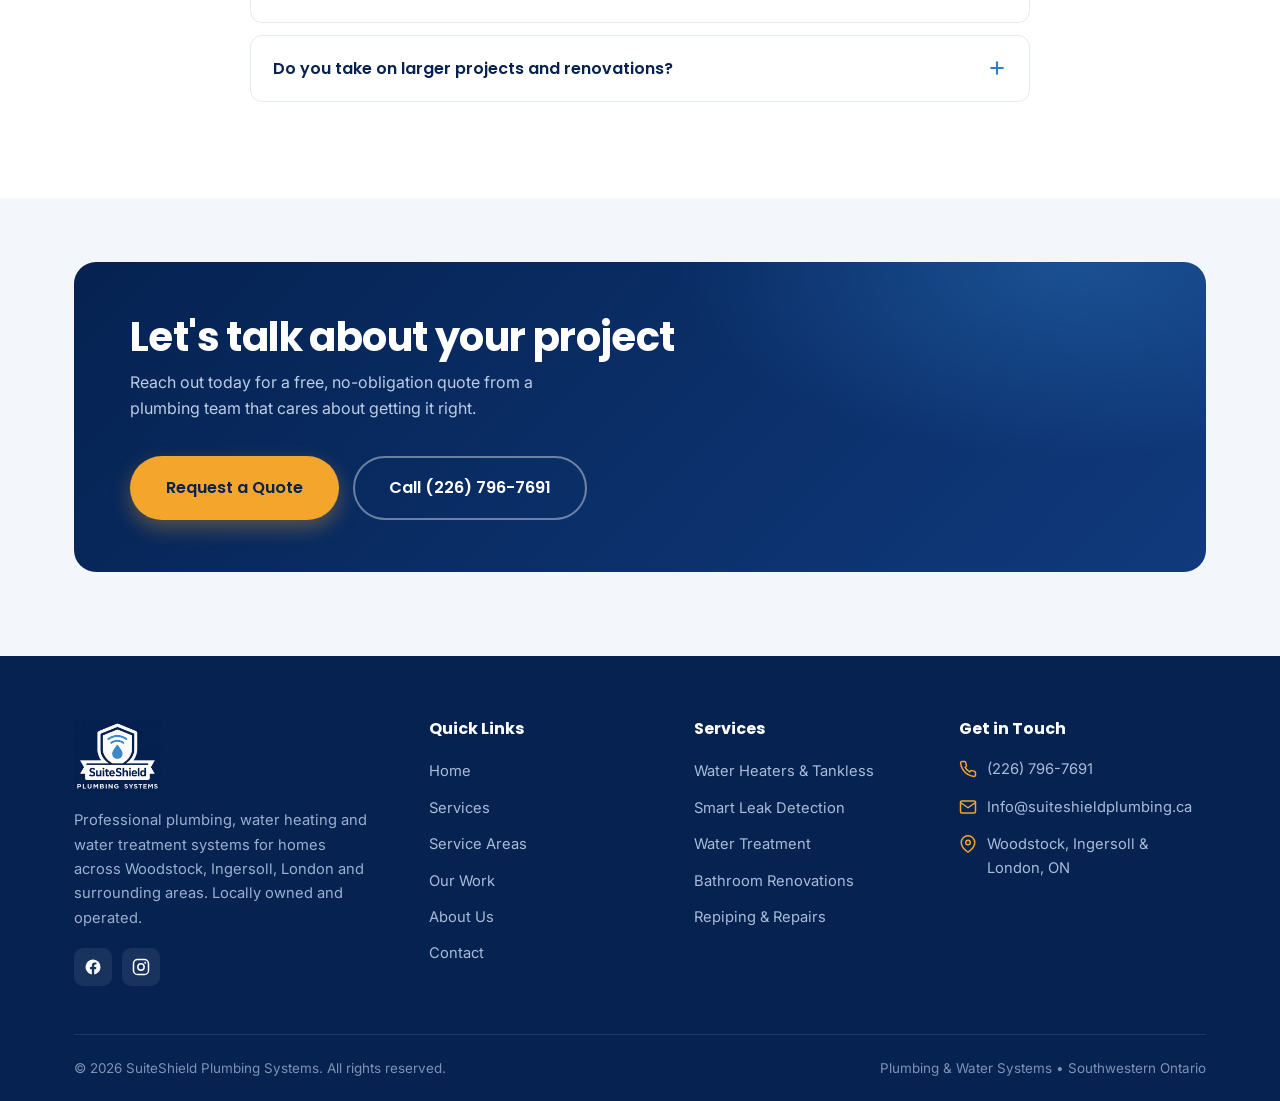
==== commit 8175ffa8: "Add og:site_name to about.html" ====
--- a/about.html
+++ b/about.html
@@ -6,6 +6,7 @@
 <title>About Us | SuiteShield Plumbing Systems — Woodstock, Ingersoll &amp; London</title>
 <meta name="description" content="SuiteShield Plumbing Systems is a locally owned plumbing company serving Woodstock, Ingersoll and London, ON — specialists in water heaters, smart leak detection, water treatment and renovations.">
 <link rel="canonical" href="https://suiteshieldplumbing.ca/about.html">
+  <meta property="og:site_name" content="SuiteShield Plumbing Systems">
 <link rel="icon" type="image/png" href="assets/images/favicon.png">
 <link rel="preconnect" href="https://fonts.googleapis.com">
 <link rel="preconnect" href="https://fonts.gstatic.com" crossorigin>
